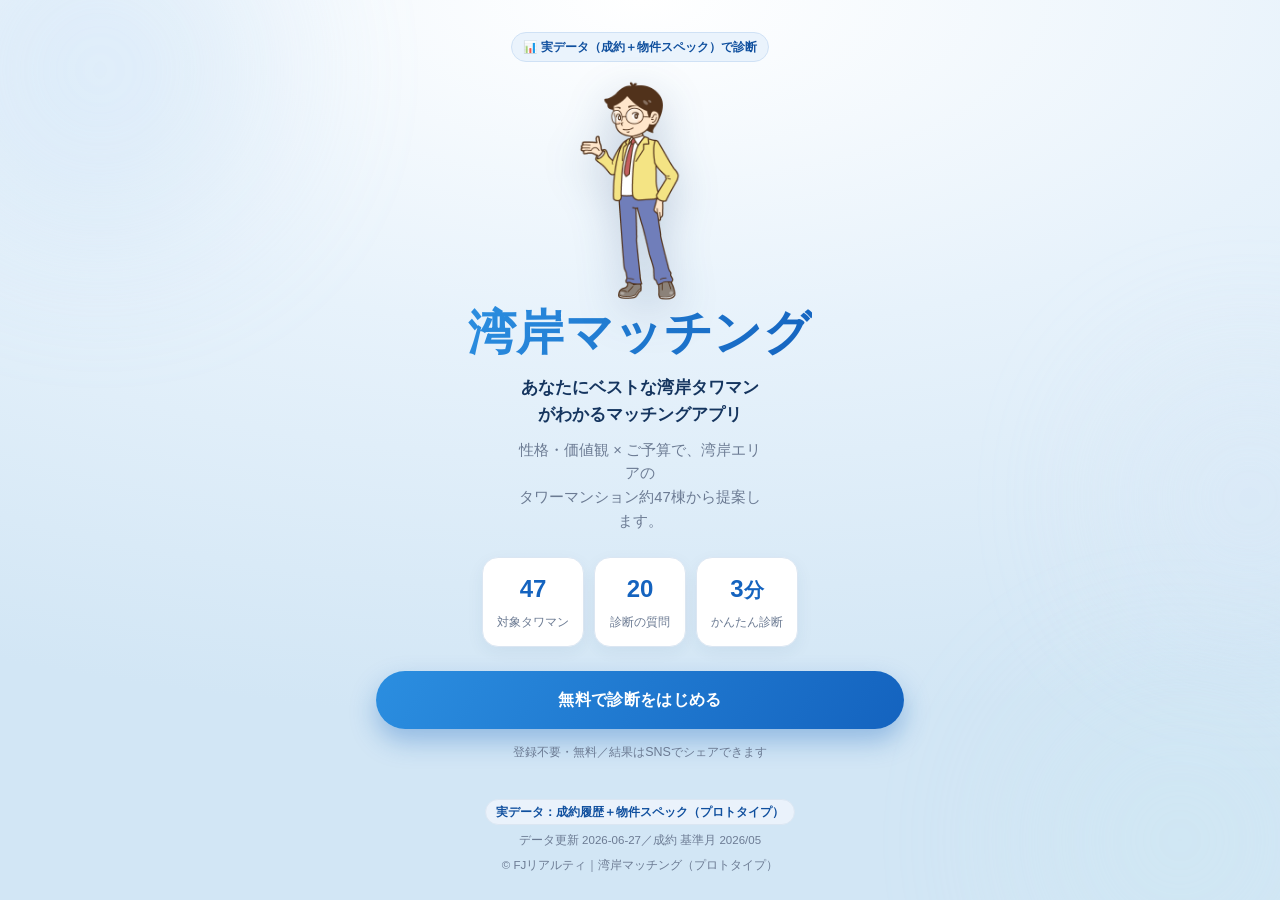
==== docs/index.html @ 798f05da "feat: 湾岸マッチング 静的公開パッケージ（GitHub Pages /docs） - docs/ に静的SPA一式（診断ロジックをengine.jsへ移植、バックエンド非依存） - CNAME=" ====
<!DOCTYPE html>
<html lang="ja">
<head>
  <meta charset="UTF-8" />
  <meta name="viewport" content="width=device-width, initial-scale=1.0" />
  <title>湾岸マッチング | あなたにベストな湾岸タワマンがわかる診断</title>
  <meta name="description" content="性格・価値観×ご予算で、湾岸エリアのタワーマンション約49棟からあなたにベストな物件TOP3を提案。無料・3分・登録不要。" />
  <link rel="canonical" href="https://wangan-matching.fj-realty.co.jp/" />
  <!-- OGP / Twitter(X) カード（https://wangan-matching.fj-realty.co.jp はサーバが実ドメインに自動置換） -->
  <meta property="og:site_name" content="湾岸マッチング" />
  <meta property="og:title" content="湾岸マッチング — あなたにベストな湾岸タワマンがわかる" />
  <meta property="og:description" content="性格・価値観×ご予算で、湾岸タワマン約49棟からあなたにベストなTOP3を提案。無料・3分。" />
  <meta property="og:type" content="website" />
  <meta property="og:url" content="https://wangan-matching.fj-realty.co.jp/" />
  <meta property="og:image" content="https://wangan-matching.fj-realty.co.jp/og-image.png" />
  <meta property="og:image:width" content="1200" />
  <meta property="og:image:height" content="630" />
  <meta name="twitter:card" content="summary_large_image" />
  <meta name="twitter:title" content="湾岸マッチング — あなたにベストな湾岸タワマンがわかる" />
  <meta name="twitter:description" content="性格・価値観×ご予算で、湾岸タワマン約49棟からあなたにベストなTOP3を提案。" />
  <meta name="twitter:image" content="https://wangan-matching.fj-realty.co.jp/og-image.png" />
  <link rel="stylesheet" href="styles.css" />
  <!-- Google Analytics 4：下の G-XXXXXXXXXX をFJのGA4測定IDに差し替えると計測開始します -->
  <script>
    (function () {
      var GA_ID = "G-XXXXXXXXXX";
      if (!GA_ID || GA_ID.indexOf("XXXX") !== -1) return;
      var s = document.createElement("script");
      s.async = true; s.src = "https://www.googletagmanager.com/gtag/js?id=" + GA_ID;
      document.head.appendChild(s);
      window.dataLayer = window.dataLayer || [];
      window.gtag = function () { dataLayer.push(arguments); };
      gtag("js", new Date()); gtag("config", GA_ID);
    })();
  </script>
</head>
<body>
  <div class="bg-orbs" aria-hidden="true"><span></span><span></span><span></span></div>

  <main id="app" class="app"><!-- 画面はapp.jsが描画 --></main>

  <div id="boot" class="boot">
    <div class="boot-logo">湾岸マッチング</div>
    <div class="boot-spinner"></div>
    <p>読み込み中…</p>
  </div>

  <footer class="footer">
    <span class="dummy-tag">実データ：成約履歴＋物件スペック（プロトタイプ）</span>
    <span id="dataFresh"></span>
    <span>© FJリアルティ｜湾岸マッチング（プロトタイプ）</span>
  </footer>

  <script src="engine.js"></script>
  <script src="app.js"></script>
</body>
</html>
---- docs/styles.css ----
/* ===== 湾岸マッチング スタイル（明るい湾岸ブルー／ライトテーマ） ===== */
:root{
  --bay:#1463bf; --bay-d:#0f4f9e; --bay-l:#2b8ee0;
  --bay-grad:linear-gradient(120deg,#2b8ee0 0%,#1463bf 100%);
  --teal:#0fa3b8;
  --navy:#15355f; --ink:#27364f; --muted:#6c7b93;
  --line:#dbe6f2; --card:#ffffff;
  --green:#06c755;
  --yellow:#f3c64b; --yellow-d:#a9790a;   /* ふじふじ太のジャケット由来の差し色 */
  --radius:22px; --shadow:0 14px 38px rgba(18,60,110,.12);
  --grad:radial-gradient(125% 80% at 50% 0%, #ffffff 0%, #e7f2fb 46%, #d2e6f5 100%);
}

*{box-sizing:border-box;margin:0;padding:0}
html,body{height:100%}
body{
  font-family:-apple-system,BlinkMacSystemFont,"Hiragino Kaku Gothic ProN","Hiragino Sans","Noto Sans JP",Meiryo,sans-serif;
  color:var(--ink); background:var(--grad); background-attachment:fixed;
  min-height:100dvh; -webkit-font-smoothing:antialiased; line-height:1.6;
  display:flex; flex-direction:column; overflow-x:hidden;
}

/* 背景の淡い光球 */
.bg-orbs{position:fixed;inset:0;z-index:0;pointer-events:none;overflow:hidden}
.bg-orbs span{position:absolute;border-radius:50%;filter:blur(80px);opacity:.30}
.bg-orbs span:nth-child(1){width:340px;height:340px;background:#bcd9f4;top:-100px;left:-70px}
.bg-orbs span:nth-child(2){width:300px;height:300px;background:#cdeaf2;bottom:-90px;right:-50px}
.bg-orbs span:nth-child(3){width:240px;height:240px;background:#dbe9f8;top:42%;right:-90px;opacity:.4}

.app{position:relative;z-index:1;width:100%;max-width:560px;margin:0 auto;padding:18px 16px 8px;flex:1}

/* 共通カード */
.card{background:var(--card);border:1px solid var(--line);border-radius:var(--radius);padding:22px;box-shadow:var(--shadow)}

/* ボタン */
.btn{appearance:none;border:0;cursor:pointer;font:inherit;font-weight:800;border-radius:999px;
  padding:16px 22px;width:100%;transition:transform .12s ease,box-shadow .2s ease,filter .2s;letter-spacing:.02em}
.btn:active{transform:translateY(1px) scale(.99)}
.btn-primary{background:var(--bay-grad);color:#fff;box-shadow:0 12px 26px rgba(20,99,191,.34)}
.btn-primary:hover{filter:brightness(1.04)}
.btn-line{background:var(--green);color:#fff;box-shadow:0 12px 26px rgba(6,199,85,.34);display:flex;align-items:center;justify-content:center;gap:8px}
.btn-x{background:#15202b;color:#fff;display:flex;align-items:center;justify-content:center;gap:8px}
.btn-ghost{background:#eef4fb;color:var(--bay-d);border:1px solid var(--line)}
.btn-sm{padding:12px 18px;font-size:.92rem}
.btn-row{display:flex;gap:10px}
.btn-row .btn{width:100%}

/* バッジ */
.badge{display:inline-flex;align-items:center;gap:6px;font-size:.72rem;font-weight:700;
  padding:5px 11px;border-radius:999px;background:#eaf2fb;border:1px solid var(--line);color:var(--bay-d)}
.badge-warn{background:#eaf3fc;border-color:#cfe1f5;color:var(--bay-d)}

/* ===== INTRO ===== */
.hero{text-align:center;padding-top:14px}
.hero .badge{margin-bottom:14px}
.hero h1{font-size:2.6rem;line-height:1.14;font-weight:900;letter-spacing:.01em;color:var(--navy)}
.hero h1 .accent{background:var(--bay-grad);-webkit-background-clip:text;background-clip:text;color:transparent}
.hero .hero-sub{margin:14px auto 0;max-width:26ch;font-size:1.05rem;font-weight:800;color:var(--navy)}
.hero .lead{margin:10px auto 24px;max-width:30ch;color:var(--muted);font-size:.92rem}
.hero .kpis{display:flex;justify-content:center;gap:10px;margin-bottom:24px;flex-wrap:wrap}
.kpi{background:#fff;border:1px solid var(--line);border-radius:16px;padding:12px 14px;min-width:92px;box-shadow:0 6px 18px rgba(18,60,110,.06)}
.kpi b{display:block;font-size:1.5rem;font-weight:900;color:var(--bay)}
.kpi span{font-size:.74rem;color:var(--muted)}
.hero .note{margin-top:14px;font-size:.78rem;color:var(--muted)}
.hero-illust{margin:2px 0 0;line-height:0}
.hero-icon{height:208px;width:auto;filter:drop-shadow(0 14px 22px rgba(18,60,110,.22))}

/* ===== ステップ共通 ===== */
.step-head{display:flex;align-items:center;justify-content:space-between;margin-bottom:14px}
.step-tag{font-size:.78rem;font-weight:800;color:var(--bay-d);letter-spacing:.06em}
.progress{height:8px;border-radius:999px;background:#dfeaf5;overflow:hidden;margin:6px 0 20px}
.progress > i{display:block;height:100%;background:linear-gradient(90deg,var(--bay) 0%,var(--bay-l) 55%,var(--yellow) 100%);transition:width .35s ease}

/* ===== STEP1 ===== */
h2.sec{font-size:1.45rem;font-weight:900;margin-bottom:4px;color:var(--navy)}
.sub{color:var(--muted);font-size:.92rem;margin-bottom:18px}
.field{margin-bottom:22px}
.field .flabel{display:flex;justify-content:space-between;align-items:baseline;margin-bottom:8px}
.field .flabel b{font-weight:800;font-size:1rem;color:var(--ink)}
.field .fval{font-weight:900;font-size:1.15rem;color:var(--bay)}
input[type=range]{-webkit-appearance:none;width:100%;height:8px;border-radius:999px;background:#dbe6f2;outline:none}
input[type=range]::-webkit-slider-thumb{-webkit-appearance:none;width:26px;height:26px;border-radius:50%;
  background:var(--yellow);border:4px solid var(--bay);cursor:pointer;box-shadow:0 3px 10px rgba(18,60,110,.25)}
.budget-box{background:#eaf3fc;border:1px dashed #bcd7f0;border-radius:16px;padding:14px 16px;margin:6px 0 22px}
.budget-box .br{display:flex;justify-content:space-between;font-size:.92rem;margin:3px 0;color:var(--ink)}
.budget-box .br b{color:var(--bay-d);font-size:1.15rem;font-weight:900}
.budget-box .hint{font-size:.74rem;color:var(--muted);margin-top:6px}

/* ===== STEP2 質問 ===== */
.qcard{min-height:330px;display:flex;flex-direction:column}
.qnum{font-size:.8rem;color:var(--bay-d);font-weight:800;letter-spacing:.08em}
.qaxis{font-size:.74rem;font-weight:800;color:var(--bay-d);background:#e6effb;border-radius:999px;padding:3px 10px;display:inline-block;margin:10px 0 0}
.qtext{font-size:1.4rem;font-weight:900;line-height:1.45;margin:14px 0 22px;color:var(--navy)}
.opts{display:flex;flex-direction:column;gap:10px;margin-top:auto}
.opt{display:flex;align-items:center;gap:12px;width:100%;text-align:left;background:#f4f8fd;
  border:1.5px solid var(--line);color:var(--ink);border-radius:16px;padding:14px 16px;cursor:pointer;font-weight:700;transition:.15s}
.opt:hover{background:#e9f2fb;transform:translateX(2px)}
.opt.sel{background:var(--bay-grad);border-color:transparent;color:#fff}
.opt .dot{width:22px;height:22px;border-radius:50%;border:2.5px solid currentColor;flex:0 0 auto;opacity:.5}
.opt.sel .dot{background:var(--yellow);border-color:#fff;opacity:1}
.q-nav{display:flex;justify-content:space-between;margin-top:16px}
.q-back{background:none;border:0;color:var(--bay-d);font:inherit;font-weight:700;cursor:pointer;padding:8px}
.q-back[disabled]{opacity:.3;cursor:default}

/* ===== STEP3 結果 ===== */
.result-hero{text-align:center;padding:26px 20px;position:relative;overflow:hidden}
.result-hero .emoji{font-size:4.6rem;line-height:1;filter:drop-shadow(0 8px 16px rgba(18,60,110,.2))}
.result-hero .tlabel{font-size:.8rem;color:var(--muted);font-weight:800;letter-spacing:.12em;margin-top:10px}
.result-hero h1{font-size:2.1rem;font-weight:900;margin:4px 0 8px;color:var(--navy)}
.result-hero h1 .accent{background:var(--bay-grad);-webkit-background-clip:text;background-clip:text;color:transparent}
.result-hero .catch{font-size:1.05rem;color:var(--bay);font-weight:800}
.result-hero .desc{font-size:.92rem;color:var(--ink);margin-top:12px;text-align:left}

.section-title{font-size:1.05rem;font-weight:900;margin:22px 4px 12px;display:flex;align-items:center;gap:8px;color:var(--navy)}

/* レーダー */
.radar-wrap{display:flex;justify-content:center;padding:6px 0 2px}
.axis-legend{display:grid;grid-template-columns:repeat(5,1fr);gap:6px;margin-top:6px}
.axis-legend div{text-align:center;font-size:.72rem;color:var(--muted)}
.axis-legend b{display:block;color:var(--bay);font-size:1rem}

/* 物件TOP3 */
.rank{display:flex;gap:14px;align-items:center;padding:14px;border-radius:18px;background:#fff;border:1px solid var(--line);margin-bottom:12px;box-shadow:0 8px 22px rgba(18,60,110,.06);position:relative}
.rthumb{position:relative;width:82px;height:82px;flex:0 0 auto;border-radius:14px;overflow:hidden;background:#e8eef5;border:1px solid var(--line)}
.rthumb img{width:100%;height:100%;object-fit:cover;display:block}
.rthumb .medal{position:absolute;top:3px;left:3px;font-size:1.05rem;line-height:1;width:24px;height:24px;display:flex;align-items:center;justify-content:center;background:rgba(255,255,255,.92);border-radius:50%;box-shadow:0 2px 5px rgba(18,60,110,.25)}
.rank .rinfo{flex:1;min-width:0}
.best-badge{display:inline-block;background:var(--yellow);color:#6b5200;font-size:.64rem;font-weight:800;padding:2px 9px;border-radius:999px;margin-bottom:5px;box-shadow:0 3px 8px rgba(180,140,20,.25)}
.rank .rname{font-weight:900;font-size:1.08rem;line-height:1.3;color:var(--navy)}
.rank .rmeta{font-size:.78rem;color:var(--muted);margin-top:3px}
.rank .chips{display:flex;flex-wrap:wrap;gap:5px;margin-top:7px}
.chip{font-size:.68rem;background:#eef3f9;border:1px solid var(--line);border-radius:999px;padding:2px 8px;color:var(--ink)}
.chip.over{background:#fde7e7;color:#b3322f;border-color:#f6cccc}
.chip.price{background:#e4eefc;color:var(--bay-d);border-color:#cfe0f6;font-weight:800}
.chip.up{background:#e3f5ec;color:#0a7a47;border-color:#c7ead7;font-weight:800}
.chip.down{background:#fdeede;color:#a85a17;border-color:#f5dcbb;font-weight:800}
.chip.fac{background:#eef3f9;color:#4a5a73;border-color:var(--line)}
.rank .rest{font-size:.74rem;color:var(--muted);margin-top:7px}
.rank .rest b{color:var(--bay-d);font-weight:900}
.rank .match{flex:0 0 auto;text-align:center}
.rank .match b{display:block;font-size:1.5rem;font-weight:900;color:var(--bay);line-height:1}
.rank .match span{font-size:.64rem;color:var(--muted)}
.lock-note{font-size:.74rem;color:var(--muted);text-align:center;margin:2px 0 6px}

.cta-card{text-align:center;margin-top:18px}
.cta-card h3{font-size:1.25rem;font-weight:900;margin-bottom:6px;color:var(--navy)}
.cta-card p{font-size:.9rem;color:var(--ink);margin-bottom:16px}
.share-row{display:flex;gap:10px;margin-top:10px}

.budget-recap{display:flex;justify-content:space-around;background:#f1f7fd;border:1px solid var(--line);border-radius:16px;padding:14px;margin:4px 0;text-align:center}
.budget-recap div span{font-size:.72rem;color:var(--muted);display:block}
.budget-recap div b{font-size:1.15rem;font-weight:900;color:var(--navy)}

/* ローディング */
.loading{text-align:center;padding:80px 20px}
.loading .spin{width:54px;height:54px;border-radius:50%;border:5px solid #dbe6f2;border-top-color:var(--bay);margin:0 auto 20px;animation:spin 1s linear infinite}
.loading p{color:var(--muted);font-weight:700}
@keyframes spin{to{transform:rotate(360deg)}}

/* boot splash */
.boot{position:fixed;inset:0;z-index:50;background:var(--grad);display:flex;flex-direction:column;align-items:center;justify-content:center;gap:14px;transition:opacity .4s}
.boot.hide{opacity:0;pointer-events:none}
.boot-logo{font-size:1.6rem;font-weight:900;letter-spacing:.05em;color:var(--navy)}
.boot-spinner{width:40px;height:40px;border-radius:50%;border:4px solid #dbe6f2;border-top-color:var(--bay);animation:spin 1s linear infinite}

/* footer */
.footer{position:relative;z-index:1;text-align:center;padding:18px 16px 26px;color:var(--muted);font-size:.72rem;display:flex;flex-direction:column;gap:6px;align-items:center}
.dummy-tag{background:#eaf2fb;border:1px solid var(--line);color:var(--bay-d);padding:3px 10px;border-radius:999px;font-weight:700}

.fade{animation:fade .4s ease}
@keyframes fade{from{opacity:0;transform:translateY(8px)}to{opacity:1;transform:none}}

@media(min-width:480px){ .hero h1{font-size:3rem} .hero-icon{height:228px} }
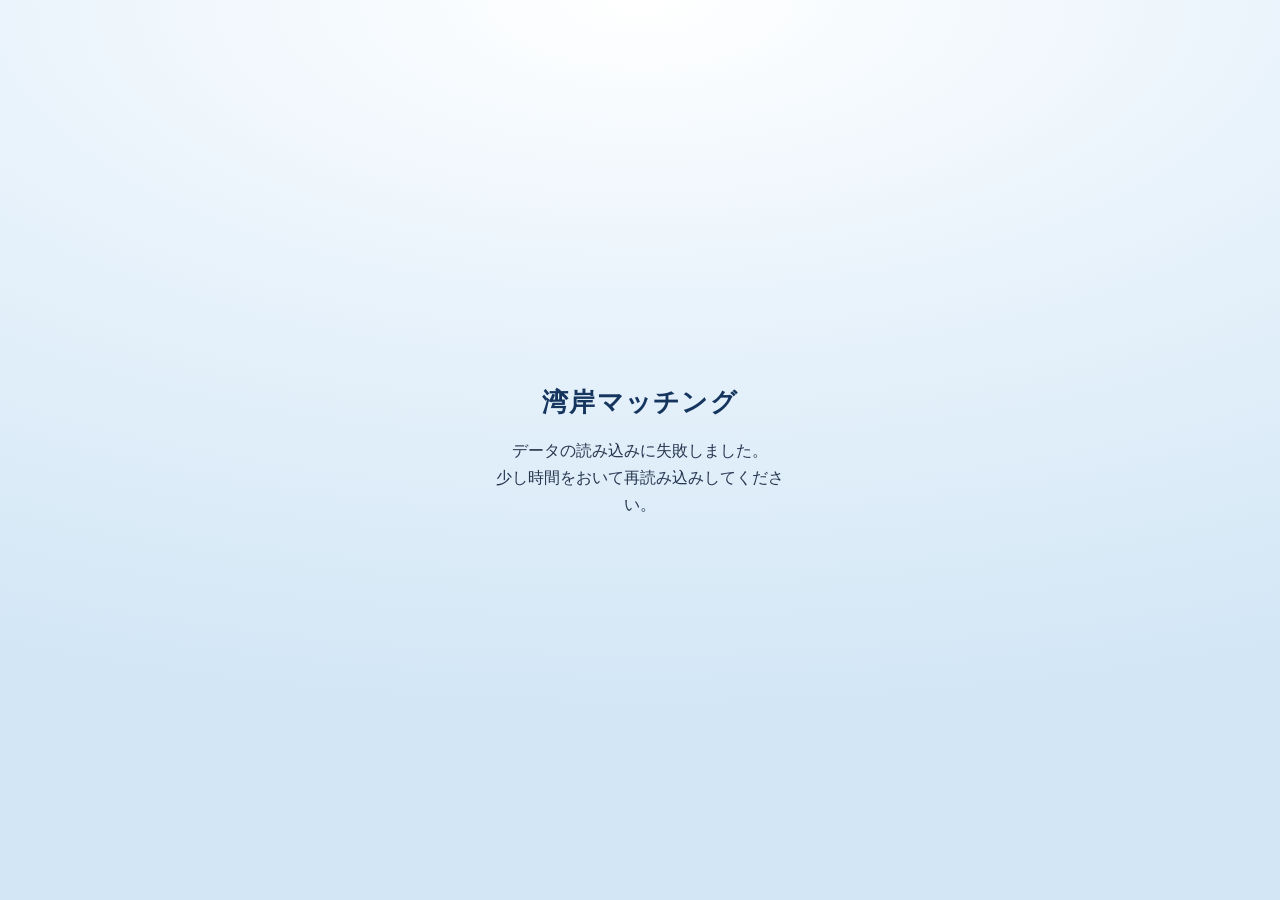
==== commit 4c7bd7e9: "feat(P2-P5): 募集住戸マッチングへUI刷新（6軸/24問/15タイプ・条件入力・再検索） P2 入力フォーム: 年収/年齢を廃止→予算・広さ(〜㎡以上)・間取り(複数選択)・築年数(5年刻" ====
--- a/docs/index.html
+++ b/docs/index.html
@@ -5,21 +5,21 @@
   <meta name="viewport" content="width=device-width, initial-scale=1.0" />
   <title>湾岸マッチング | あなたにベストな湾岸タワマンがわかる診断</title>
   <meta name="description" content="性格・価値観×ご予算で、湾岸エリアのタワーマンション約49棟からあなたにベストな物件TOP3を提案。無料・3分・登録不要。" />
-  <link rel="canonical" href="https://wangan-matching.fj-realty.co.jp/" />
-  <!-- OGP / Twitter(X) カード（https://wangan-matching.fj-realty.co.jp はサーバが実ドメインに自動置換） -->
+  <link rel="canonical" href="https://fj-realty.github.io/wangan-matching/" />
+  <!-- OGP / Twitter(X) カード（現在はプレビューURL。本番= fj-realty.co.jp/wangan-matching/ へ移設時に差し替える） -->
   <meta property="og:site_name" content="湾岸マッチング" />
   <meta property="og:title" content="湾岸マッチング — あなたにベストな湾岸タワマンがわかる" />
   <meta property="og:description" content="性格・価値観×ご予算で、湾岸タワマン約49棟からあなたにベストなTOP3を提案。無料・3分。" />
   <meta property="og:type" content="website" />
-  <meta property="og:url" content="https://wangan-matching.fj-realty.co.jp/" />
-  <meta property="og:image" content="https://wangan-matching.fj-realty.co.jp/og-image.png" />
+  <meta property="og:url" content="https://fj-realty.github.io/wangan-matching/" />
+  <meta property="og:image" content="https://fj-realty.github.io/wangan-matching/og-image.png" />
   <meta property="og:image:width" content="1200" />
   <meta property="og:image:height" content="630" />
   <meta name="twitter:card" content="summary_large_image" />
   <meta name="twitter:title" content="湾岸マッチング — あなたにベストな湾岸タワマンがわかる" />
   <meta name="twitter:description" content="性格・価値観×ご予算で、湾岸タワマン約49棟からあなたにベストなTOP3を提案。" />
-  <meta name="twitter:image" content="https://wangan-matching.fj-realty.co.jp/og-image.png" />
-  <link rel="stylesheet" href="styles.css" />
+  <meta name="twitter:image" content="https://fj-realty.github.io/wangan-matching/og-image.png" />
+  <link rel="stylesheet" href="styles.css?v=4" />
   <!-- Google Analytics 4：下の G-XXXXXXXXXX をFJのGA4測定IDに差し替えると計測開始します -->
   <script>
     (function () {
@@ -46,12 +46,12 @@
   </div>
 
   <footer class="footer">
-    <span class="dummy-tag">実データ：成約履歴＋物件スペック（プロトタイプ）</span>
+    <span class="dummy-tag">実データ：募集中の住戸＋成約履歴＋物件スペック（プロトタイプ）</span>
     <span id="dataFresh"></span>
     <span>© FJリアルティ｜湾岸マッチング（プロトタイプ）</span>
   </footer>
 
-  <script src="engine.js"></script>
-  <script src="app.js"></script>
+  <script src="engine.js?v=4"></script>
+  <script src="app.js?v=4"></script>
 </body>
 </html>
--- a/docs/styles.css
+++ b/docs/styles.css
@@ -171,3 +171,16 @@
 @keyframes fade{from{opacity:0;transform:translateY(8px)}to{opacity:1;transform:none}}
 
 @media(min-width:480px){ .hero h1{font-size:3rem} .hero-icon{height:228px} }
+
+/* ===== v2: セレクト／間取りチップ／6軸レジェンド ===== */
+.fselect{width:100%;font:inherit;font-size:1rem;font-weight:700;color:var(--ink);background:#f4f8fd;
+  border:1.5px solid var(--line);border-radius:14px;padding:13px 14px;cursor:pointer}
+.fselect:focus{outline:none;border-color:var(--bay-l)}
+.fhint{font-size:.72rem;color:var(--muted);font-weight:600}
+.lchips{display:flex;flex-wrap:wrap;gap:8px}
+.lchip{font:inherit;font-weight:700;font-size:.9rem;background:#f4f8fd;border:1.5px solid var(--line);
+  color:var(--ink);border-radius:999px;padding:9px 16px;cursor:pointer;transition:.15s}
+.lchip:hover{background:#e9f2fb}
+.lchip.on{background:var(--bay-grad);border-color:transparent;color:#fff;box-shadow:0 6px 16px rgba(20,99,191,.28)}
+/* 6軸に対応（5列→3列×2段） */
+.axis-legend{grid-template-columns:repeat(3,1fr);gap:10px 6px;margin-top:10px}
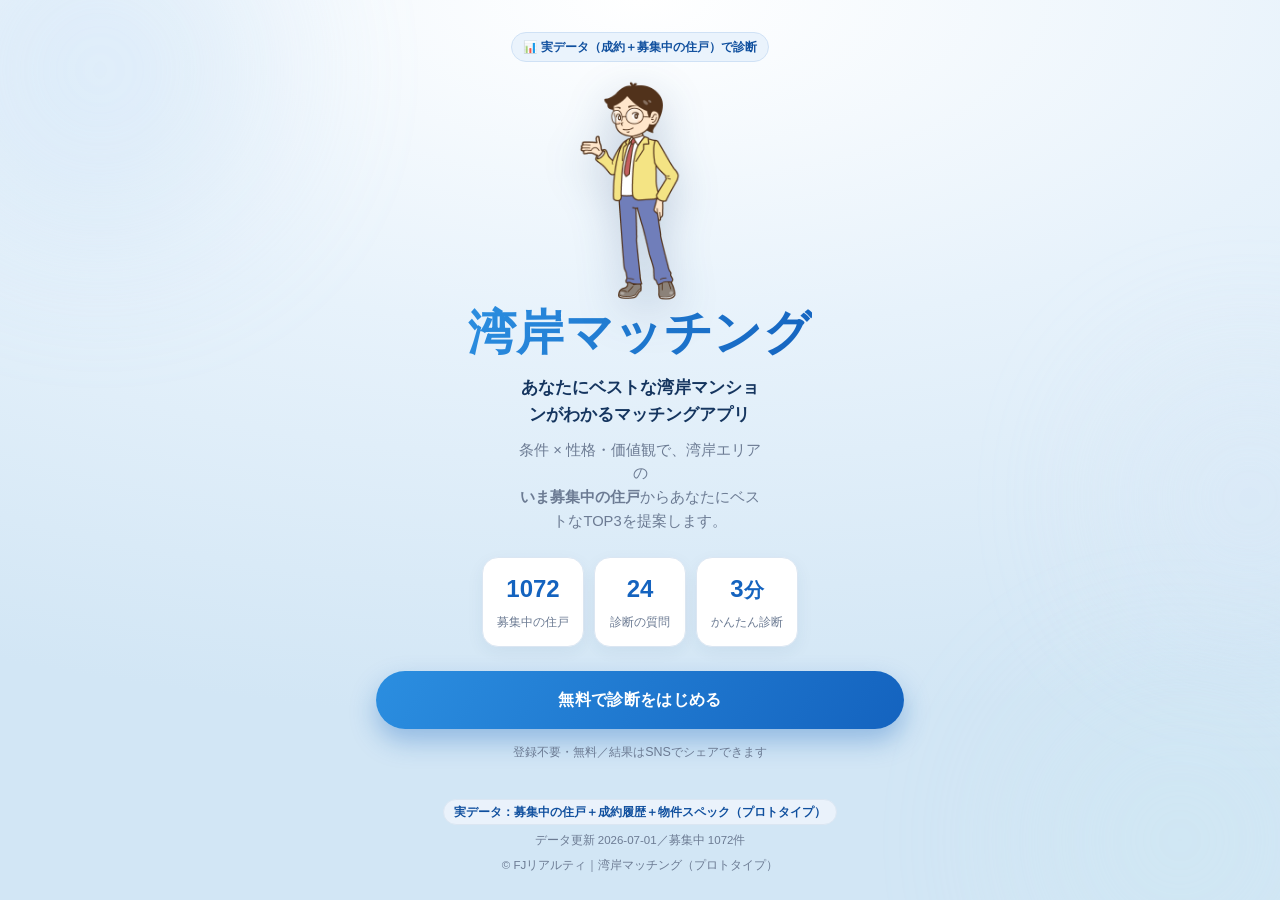
==== commit 5eae3b02: "feat: 坪単価ラベル改善・条件再検索を折りたたみ化・説明資料更新 - 値上がり率を「+128.7%(9年)」の通算年数付き表記に（build_data_v2でtrendYears算出） - カード" ====
--- a/docs/index.html
+++ b/docs/index.html
@@ -19,7 +19,7 @@
   <meta name="twitter:title" content="湾岸マッチング — あなたにベストな湾岸タワマンがわかる" />
   <meta name="twitter:description" content="性格・価値観×ご予算で、湾岸タワマン約49棟からあなたにベストなTOP3を提案。" />
   <meta name="twitter:image" content="https://fj-realty.github.io/wangan-matching/og-image.png" />
-  <link rel="stylesheet" href="styles.css?v=4" />
+  <link rel="stylesheet" href="styles.css?v=9" />
   <!-- Google Analytics 4：下の G-XXXXXXXXXX をFJのGA4測定IDに差し替えると計測開始します -->
   <script>
     (function () {
@@ -51,7 +51,7 @@
     <span>© FJリアルティ｜湾岸マッチング（プロトタイプ）</span>
   </footer>
 
-  <script src="engine.js?v=4"></script>
-  <script src="app.js?v=4"></script>
+  <script src="engine.js?v=9"></script>
+  <script src="app.js?v=9"></script>
 </body>
 </html>
--- a/docs/styles.css
+++ b/docs/styles.css
@@ -184,3 +184,41 @@
 .lchip.on{background:var(--bay-grad);border-color:transparent;color:#fff;box-shadow:0 6px 16px rgba(20,99,191,.28)}
 /* 6軸に対応（5列→3列×2段） */
 .axis-legend{grid-template-columns:repeat(3,1fr);gap:10px 6px;margin-top:10px}
+
+/* クリック可能カード＆建物モーダル */
+.rank-click{cursor:pointer;transition:transform .12s ease,box-shadow .2s ease}
+.rank-click:hover{transform:translateY(-2px);box-shadow:0 16px 32px rgba(18,60,110,.16)}
+.tap-hint{font-size:.78rem;color:var(--bay-d);font-weight:800;margin-top:8px}
+.modal-ov{position:fixed;inset:0;z-index:100;background:rgba(15,40,80,.55);display:flex;align-items:flex-end;justify-content:center;animation:fade .2s}
+.modal{background:#fff;width:100%;max-width:560px;max-height:90vh;overflow-y:auto;border-radius:22px 22px 0 0;
+  padding:22px 18px 24px;position:relative;box-shadow:0 -10px 44px rgba(18,60,110,.3)}
+@media(min-width:480px){ .modal-ov{align-items:center} .modal{border-radius:22px} }
+.modal-x{position:absolute;top:12px;right:14px;background:#eef4fb;border:1px solid var(--line);width:34px;height:34px;
+  border-radius:50%;font-size:1.2rem;line-height:1;cursor:pointer;color:var(--muted)}
+.modal-sub{font-weight:800;color:var(--navy);margin:16px 0 8px;font-size:.95rem}
+.modal-sub b{color:var(--bay);font-size:1.15rem}
+.modal-sub small{font-weight:600;color:var(--muted);font-size:.74rem}
+.unit-list{display:flex;flex-direction:column;gap:8px;max-height:48vh;overflow-y:auto}
+.unit{display:flex;justify-content:space-between;align-items:center;gap:10px;background:#f6f9fd;border:1px solid var(--line);border-radius:12px;padding:11px 13px}
+.unit .uinfo{min-width:0}
+.unit .uinfo b{display:block;font-size:.92rem;color:var(--navy);font-weight:800}
+.unit .uinfo span{font-size:.72rem;color:var(--muted)}
+.unit .uprice{text-align:right;flex:0 0 auto}
+.unit .uprice b{display:block;color:var(--bay-d);font-weight:900;font-size:.98rem}
+.unit .uprice span{font-size:.7rem;color:var(--muted)}
+.modal .btn-line{margin-top:14px}
+.utoggle{margin-top:10px;width:100%;background:#eef4fb;border:1px solid var(--line);color:var(--bay-d);
+  font:inherit;font-weight:800;font-size:.85rem;border-radius:12px;padding:11px;cursor:pointer}
+.utoggle:hover{background:#e3eefb}
+/* 相場比バッジ */
+.chip.vgood{background:#e3f5ec;color:#0a7a47;border-color:#c7ead7;font-weight:800}
+.chip.vok{background:#eef3f9;color:#4a5a73;border-color:var(--line);font-weight:700}
+.chip.vhigh{background:#fdeede;color:#a85a17;border-color:#f5dcbb;font-weight:800}
+.unit .uinfo .chip{margin-top:5px;display:inline-block}
+/* 折りたたみ式 条件再検索パネル */
+.cond-card{padding:0;overflow:hidden}
+.cond-toggle{width:100%;background:none;border:0;font:inherit;font-weight:800;font-size:1rem;color:var(--navy);
+  display:flex;align-items:center;justify-content:center;gap:8px;padding:18px;cursor:pointer}
+.cond-toggle .chev{transition:transform .25s ease;color:var(--bay-d);font-size:.85rem}
+.cond-toggle.open .chev{transform:rotate(180deg)}
+.cond-body{padding:0 22px 22px}
